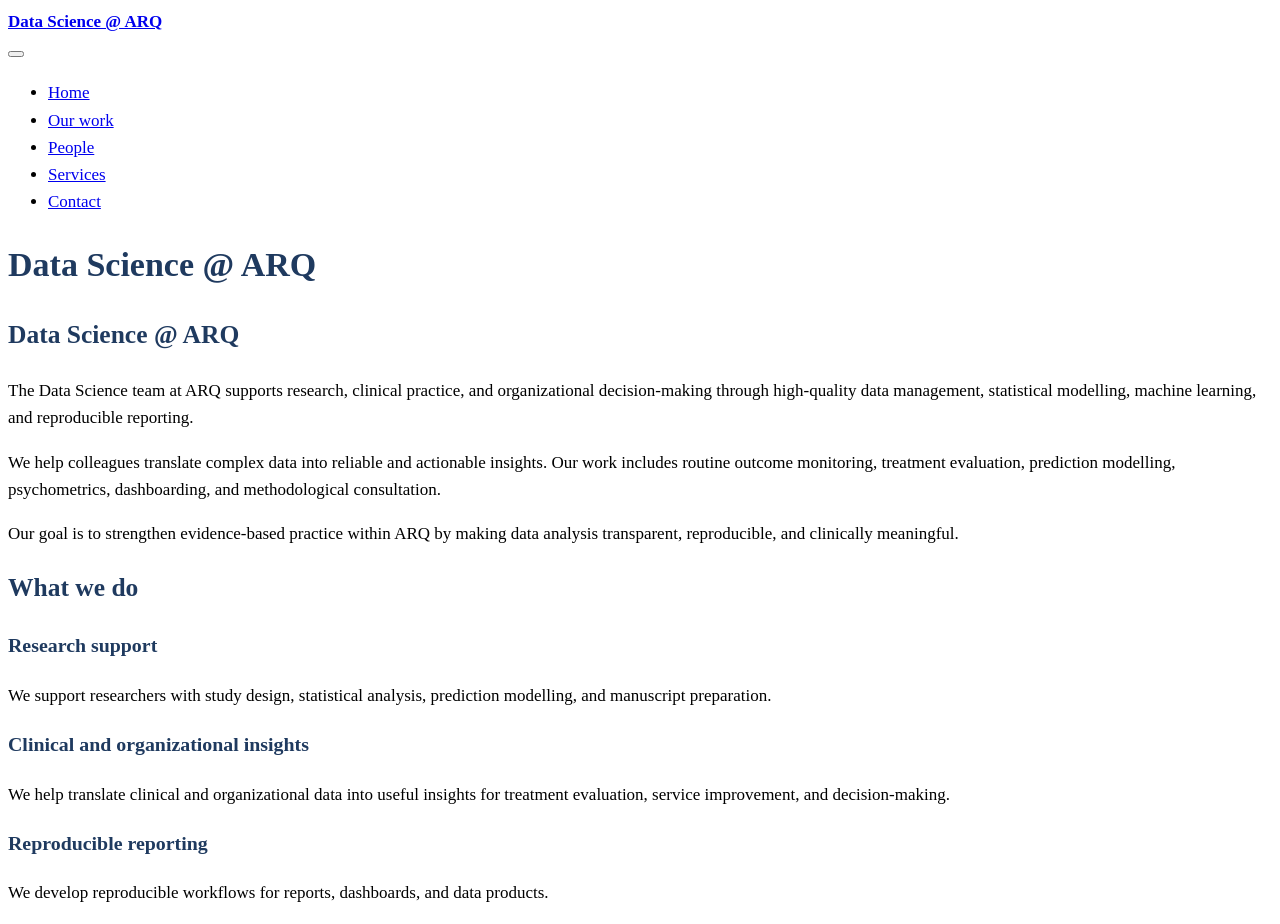
==== docs/index.html @ 28b840a8 "Add files via upload" ====
<!DOCTYPE html>
<html xmlns="http://www.w3.org/1999/xhtml" lang="en" xml:lang="en"><head>

<meta charset="utf-8">
<meta name="generator" content="quarto-1.7.32">

<meta name="viewport" content="width=device-width, initial-scale=1.0, user-scalable=yes">


<title>Data Science @ ARQ</title>
<style>
code{white-space: pre-wrap;}
span.smallcaps{font-variant: small-caps;}
div.columns{display: flex; gap: min(4vw, 1.5em);}
div.column{flex: auto; overflow-x: auto;}
div.hanging-indent{margin-left: 1.5em; text-indent: -1.5em;}
ul.task-list{list-style: none;}
ul.task-list li input[type="checkbox"] {
  width: 0.8em;
  margin: 0 0.8em 0.2em -1em; /* quarto-specific, see https://github.com/quarto-dev/quarto-cli/issues/4556 */ 
  vertical-align: middle;
}
</style>


<script src="site_libs/quarto-nav/quarto-nav.js"></script>
<script src="site_libs/quarto-nav/headroom.min.js"></script>
<script src="site_libs/clipboard/clipboard.min.js"></script>
<script src="site_libs/quarto-search/autocomplete.umd.js"></script>
<script src="site_libs/quarto-search/fuse.min.js"></script>
<script src="site_libs/quarto-search/quarto-search.js"></script>
<meta name="quarto:offset" content="./">
<script src="site_libs/quarto-html/quarto.js" type="module"></script>
<script src="site_libs/quarto-html/tabsets/tabsets.js" type="module"></script>
<script src="site_libs/quarto-html/popper.min.js"></script>
<script src="site_libs/quarto-html/tippy.umd.min.js"></script>
<script src="site_libs/quarto-html/anchor.min.js"></script>
<link href="site_libs/quarto-html/tippy.css" rel="stylesheet">
<link href="site_libs/quarto-html/quarto-syntax-highlighting-37eea08aefeeee20ff55810ff984fec1.css" rel="stylesheet" id="quarto-text-highlighting-styles">
<script src="site_libs/bootstrap/bootstrap.min.js"></script>
<link href="site_libs/bootstrap/bootstrap-icons.css" rel="stylesheet">
<link href="site_libs/bootstrap/bootstrap-dfb324f25d9b1687192fa8be62ac8f9c.min.css" rel="stylesheet" append-hash="true" id="quarto-bootstrap" data-mode="light">
<script id="quarto-search-options" type="application/json">{
  "location": "navbar",
  "copy-button": false,
  "collapse-after": 3,
  "panel-placement": "end",
  "type": "overlay",
  "limit": 50,
  "keyboard-shortcut": [
    "f",
    "/",
    "s"
  ],
  "show-item-context": false,
  "language": {
    "search-no-results-text": "No results",
    "search-matching-documents-text": "matching documents",
    "search-copy-link-title": "Copy link to search",
    "search-hide-matches-text": "Hide additional matches",
    "search-more-match-text": "more match in this document",
    "search-more-matches-text": "more matches in this document",
    "search-clear-button-title": "Clear",
    "search-text-placeholder": "",
    "search-detached-cancel-button-title": "Cancel",
    "search-submit-button-title": "Submit",
    "search-label": "Search"
  }
}</script>


<link rel="stylesheet" href="styles.css">
</head>

<body class="nav-fixed fullcontent quarto-light">

<div id="quarto-search-results"></div>
  <header id="quarto-header" class="headroom fixed-top">
    <nav class="navbar navbar-expand-lg " data-bs-theme="dark">
      <div class="navbar-container container-fluid">
      <div class="navbar-brand-container mx-auto">
    <a class="navbar-brand" href="./index.html">
    <span class="navbar-title">Data Science @ ARQ</span>
    </a>
  </div>
            <div id="quarto-search" class="" title="Search"></div>
          <button class="navbar-toggler" type="button" data-bs-toggle="collapse" data-bs-target="#navbarCollapse" aria-controls="navbarCollapse" role="menu" aria-expanded="false" aria-label="Toggle navigation" onclick="if (window.quartoToggleHeadroom) { window.quartoToggleHeadroom(); }">
  <span class="navbar-toggler-icon"></span>
</button>
          <div class="collapse navbar-collapse" id="navbarCollapse">
            <ul class="navbar-nav navbar-nav-scroll me-auto">
  <li class="nav-item">
    <a class="nav-link active" href="./index.html" aria-current="page"> 
<span class="menu-text">Home</span></a>
  </li>  
  <li class="nav-item">
    <a class="nav-link" href="./our-work.html"> 
<span class="menu-text">Our work</span></a>
  </li>  
  <li class="nav-item">
    <a class="nav-link" href="./people.html"> 
<span class="menu-text">People</span></a>
  </li>  
  <li class="nav-item">
    <a class="nav-link" href="./services.html"> 
<span class="menu-text">Services</span></a>
  </li>  
  <li class="nav-item">
    <a class="nav-link" href="./contact.html"> 
<span class="menu-text">Contact</span></a>
  </li>  
</ul>
          </div> <!-- /navcollapse -->
            <div class="quarto-navbar-tools">
</div>
      </div> <!-- /container-fluid -->
    </nav>
</header>
<!-- content -->
<div id="quarto-content" class="quarto-container page-columns page-rows-contents page-layout-article page-navbar">
<!-- sidebar -->
<!-- margin-sidebar -->
    
<!-- main -->
<main class="content" id="quarto-document-content">

<header id="title-block-header" class="quarto-title-block default">
<div class="quarto-title">
<h1 class="title">Data Science @ ARQ</h1>
</div>



<div class="quarto-title-meta">

    
  
    
  </div>
  


</header>


<section id="data-science-arq" class="level2">
<h2 class="anchored" data-anchor-id="data-science-arq">Data Science @ ARQ</h2>
<p>The Data Science team at ARQ supports research, clinical practice, and organizational decision-making through high-quality data management, statistical modelling, machine learning, and reproducible reporting.</p>
<p>We help colleagues translate complex data into reliable and actionable insights. Our work includes routine outcome monitoring, treatment evaluation, prediction modelling, psychometrics, dashboarding, and methodological consultation.</p>
<p>Our goal is to strengthen evidence-based practice within ARQ by making data analysis transparent, reproducible, and clinically meaningful.</p>
</section>
<section id="what-we-do" class="level2">
<h2 class="anchored" data-anchor-id="what-we-do">What we do</h2>
<section id="research-support" class="level3">
<h3 class="anchored" data-anchor-id="research-support">Research support</h3>
<p>We support researchers with study design, statistical analysis, prediction modelling, and manuscript preparation.</p>
</section>
<section id="clinical-and-organizational-insights" class="level3">
<h3 class="anchored" data-anchor-id="clinical-and-organizational-insights">Clinical and organizational insights</h3>
<p>We help translate clinical and organizational data into useful insights for treatment evaluation, service improvement, and decision-making.</p>
</section>
<section id="reproducible-reporting" class="level3">
<h3 class="anchored" data-anchor-id="reproducible-reporting">Reproducible reporting</h3>
<p>We develop reproducible workflows for reports, dashboards, and data products.</p>


</section>
</section>

</main> <!-- /main -->
<script id="quarto-html-after-body" type="application/javascript">
  window.document.addEventListener("DOMContentLoaded", function (event) {
    const icon = "";
    const anchorJS = new window.AnchorJS();
    anchorJS.options = {
      placement: 'right',
      icon: icon
    };
    anchorJS.add('.anchored');
    const isCodeAnnotation = (el) => {
      for (const clz of el.classList) {
        if (clz.startsWith('code-annotation-')) {                     
          return true;
        }
      }
      return false;
    }
    const onCopySuccess = function(e) {
      // button target
      const button = e.trigger;
      // don't keep focus
      button.blur();
      // flash "checked"
      button.classList.add('code-copy-button-checked');
      var currentTitle = button.getAttribute("title");
      button.setAttribute("title", "Copied!");
      let tooltip;
      if (window.bootstrap) {
        button.setAttribute("data-bs-toggle", "tooltip");
        button.setAttribute("data-bs-placement", "left");
        button.setAttribute("data-bs-title", "Copied!");
        tooltip = new bootstrap.Tooltip(button, 
          { trigger: "manual", 
            customClass: "code-copy-button-tooltip",
            offset: [0, -8]});
        tooltip.show();    
      }
      setTimeout(function() {
        if (tooltip) {
          tooltip.hide();
          button.removeAttribute("data-bs-title");
          button.removeAttribute("data-bs-toggle");
          button.removeAttribute("data-bs-placement");
        }
        button.setAttribute("title", currentTitle);
        button.classList.remove('code-copy-button-checked');
      }, 1000);
      // clear code selection
      e.clearSelection();
    }
    const getTextToCopy = function(trigger) {
        const codeEl = trigger.previousElementSibling.cloneNode(true);
        for (const childEl of codeEl.children) {
          if (isCodeAnnotation(childEl)) {
            childEl.remove();
          }
        }
        return codeEl.innerText;
    }
    const clipboard = new window.ClipboardJS('.code-copy-button:not([data-in-quarto-modal])', {
      text: getTextToCopy
    });
    clipboard.on('success', onCopySuccess);
    if (window.document.getElementById('quarto-embedded-source-code-modal')) {
      const clipboardModal = new window.ClipboardJS('.code-copy-button[data-in-quarto-modal]', {
        text: getTextToCopy,
        container: window.document.getElementById('quarto-embedded-source-code-modal')
      });
      clipboardModal.on('success', onCopySuccess);
    }
      var localhostRegex = new RegExp(/^(?:http|https):\/\/localhost\:?[0-9]*\//);
      var mailtoRegex = new RegExp(/^mailto:/);
        var filterRegex = new RegExp('/' + window.location.host + '/');
      var isInternal = (href) => {
          return filterRegex.test(href) || localhostRegex.test(href) || mailtoRegex.test(href);
      }
      // Inspect non-navigation links and adorn them if external
     var links = window.document.querySelectorAll('a[href]:not(.nav-link):not(.navbar-brand):not(.toc-action):not(.sidebar-link):not(.sidebar-item-toggle):not(.pagination-link):not(.no-external):not([aria-hidden]):not(.dropdown-item):not(.quarto-navigation-tool):not(.about-link)');
      for (var i=0; i<links.length; i++) {
        const link = links[i];
        if (!isInternal(link.href)) {
          // undo the damage that might have been done by quarto-nav.js in the case of
          // links that we want to consider external
          if (link.dataset.originalHref !== undefined) {
            link.href = link.dataset.originalHref;
          }
        }
      }
    function tippyHover(el, contentFn, onTriggerFn, onUntriggerFn) {
      const config = {
        allowHTML: true,
        maxWidth: 500,
        delay: 100,
        arrow: false,
        appendTo: function(el) {
            return el.parentElement;
        },
        interactive: true,
        interactiveBorder: 10,
        theme: 'quarto',
        placement: 'bottom-start',
      };
      if (contentFn) {
        config.content = contentFn;
      }
      if (onTriggerFn) {
        config.onTrigger = onTriggerFn;
      }
      if (onUntriggerFn) {
        config.onUntrigger = onUntriggerFn;
      }
      window.tippy(el, config); 
    }
    const noterefs = window.document.querySelectorAll('a[role="doc-noteref"]');
    for (var i=0; i<noterefs.length; i++) {
      const ref = noterefs[i];
      tippyHover(ref, function() {
        // use id or data attribute instead here
        let href = ref.getAttribute('data-footnote-href') || ref.getAttribute('href');
        try { href = new URL(href).hash; } catch {}
        const id = href.replace(/^#\/?/, "");
        const note = window.document.getElementById(id);
        if (note) {
          return note.innerHTML;
        } else {
          return "";
        }
      });
    }
    const xrefs = window.document.querySelectorAll('a.quarto-xref');
    const processXRef = (id, note) => {
      // Strip column container classes
      const stripColumnClz = (el) => {
        el.classList.remove("page-full", "page-columns");
        if (el.children) {
          for (const child of el.children) {
            stripColumnClz(child);
          }
        }
      }
      stripColumnClz(note)
      if (id === null || id.startsWith('sec-')) {
        // Special case sections, only their first couple elements
        const container = document.createElement("div");
        if (note.children && note.children.length > 2) {
          container.appendChild(note.children[0].cloneNode(true));
          for (let i = 1; i < note.children.length; i++) {
            const child = note.children[i];
            if (child.tagName === "P" && child.innerText === "") {
              continue;
            } else {
              container.appendChild(child.cloneNode(true));
              break;
            }
          }
          if (window.Quarto?.typesetMath) {
            window.Quarto.typesetMath(container);
          }
          return container.innerHTML
        } else {
          if (window.Quarto?.typesetMath) {
            window.Quarto.typesetMath(note);
          }
          return note.innerHTML;
        }
      } else {
        // Remove any anchor links if they are present
        const anchorLink = note.querySelector('a.anchorjs-link');
        if (anchorLink) {
          anchorLink.remove();
        }
        if (window.Quarto?.typesetMath) {
          window.Quarto.typesetMath(note);
        }
        if (note.classList.contains("callout")) {
          return note.outerHTML;
        } else {
          return note.innerHTML;
        }
      }
    }
    for (var i=0; i<xrefs.length; i++) {
      const xref = xrefs[i];
      tippyHover(xref, undefined, function(instance) {
        instance.disable();
        let url = xref.getAttribute('href');
        let hash = undefined; 
        if (url.startsWith('#')) {
          hash = url;
        } else {
          try { hash = new URL(url).hash; } catch {}
        }
        if (hash) {
          const id = hash.replace(/^#\/?/, "");
          const note = window.document.getElementById(id);
          if (note !== null) {
            try {
              const html = processXRef(id, note.cloneNode(true));
              instance.setContent(html);
            } finally {
              instance.enable();
              instance.show();
            }
          } else {
            // See if we can fetch this
            fetch(url.split('#')[0])
            .then(res => res.text())
            .then(html => {
              const parser = new DOMParser();
              const htmlDoc = parser.parseFromString(html, "text/html");
              const note = htmlDoc.getElementById(id);
              if (note !== null) {
                const html = processXRef(id, note);
                instance.setContent(html);
              } 
            }).finally(() => {
              instance.enable();
              instance.show();
            });
          }
        } else {
          // See if we can fetch a full url (with no hash to target)
          // This is a special case and we should probably do some content thinning / targeting
          fetch(url)
          .then(res => res.text())
          .then(html => {
            const parser = new DOMParser();
            const htmlDoc = parser.parseFromString(html, "text/html");
            const note = htmlDoc.querySelector('main.content');
            if (note !== null) {
              // This should only happen for chapter cross references
              // (since there is no id in the URL)
              // remove the first header
              if (note.children.length > 0 && note.children[0].tagName === "HEADER") {
                note.children[0].remove();
              }
              const html = processXRef(null, note);
              instance.setContent(html);
            } 
          }).finally(() => {
            instance.enable();
            instance.show();
          });
        }
      }, function(instance) {
      });
    }
        let selectedAnnoteEl;
        const selectorForAnnotation = ( cell, annotation) => {
          let cellAttr = 'data-code-cell="' + cell + '"';
          let lineAttr = 'data-code-annotation="' +  annotation + '"';
          const selector = 'span[' + cellAttr + '][' + lineAttr + ']';
          return selector;
        }
        const selectCodeLines = (annoteEl) => {
          const doc = window.document;
          const targetCell = annoteEl.getAttribute("data-target-cell");
          const targetAnnotation = annoteEl.getAttribute("data-target-annotation");
          const annoteSpan = window.document.querySelector(selectorForAnnotation(targetCell, targetAnnotation));
          const lines = annoteSpan.getAttribute("data-code-lines").split(",");
          const lineIds = lines.map((line) => {
            return targetCell + "-" + line;
          })
          let top = null;
          let height = null;
          let parent = null;
          if (lineIds.length > 0) {
              //compute the position of the single el (top and bottom and make a div)
              const el = window.document.getElementById(lineIds[0]);
              top = el.offsetTop;
              height = el.offsetHeight;
              parent = el.parentElement.parentElement;
            if (lineIds.length > 1) {
              const lastEl = window.document.getElementById(lineIds[lineIds.length - 1]);
              const bottom = lastEl.offsetTop + lastEl.offsetHeight;
              height = bottom - top;
            }
            if (top !== null && height !== null && parent !== null) {
              // cook up a div (if necessary) and position it 
              let div = window.document.getElementById("code-annotation-line-highlight");
              if (div === null) {
                div = window.document.createElement("div");
                div.setAttribute("id", "code-annotation-line-highlight");
                div.style.position = 'absolute';
                parent.appendChild(div);
              }
              div.style.top = top - 2 + "px";
              div.style.height = height + 4 + "px";
              div.style.left = 0;
              let gutterDiv = window.document.getElementById("code-annotation-line-highlight-gutter");
              if (gutterDiv === null) {
                gutterDiv = window.document.createElement("div");
                gutterDiv.setAttribute("id", "code-annotation-line-highlight-gutter");
                gutterDiv.style.position = 'absolute';
                const codeCell = window.document.getElementById(targetCell);
                const gutter = codeCell.querySelector('.code-annotation-gutter');
                gutter.appendChild(gutterDiv);
              }
              gutterDiv.style.top = top - 2 + "px";
              gutterDiv.style.height = height + 4 + "px";
            }
            selectedAnnoteEl = annoteEl;
          }
        };
        const unselectCodeLines = () => {
          const elementsIds = ["code-annotation-line-highlight", "code-annotation-line-highlight-gutter"];
          elementsIds.forEach((elId) => {
            const div = window.document.getElementById(elId);
            if (div) {
              div.remove();
            }
          });
          selectedAnnoteEl = undefined;
        };
          // Handle positioning of the toggle
      window.addEventListener(
        "resize",
        throttle(() => {
          elRect = undefined;
          if (selectedAnnoteEl) {
            selectCodeLines(selectedAnnoteEl);
          }
        }, 10)
      );
      function throttle(fn, ms) {
      let throttle = false;
      let timer;
        return (...args) => {
          if(!throttle) { // first call gets through
              fn.apply(this, args);
              throttle = true;
          } else { // all the others get throttled
              if(timer) clearTimeout(timer); // cancel #2
              timer = setTimeout(() => {
                fn.apply(this, args);
                timer = throttle = false;
              }, ms);
          }
        };
      }
        // Attach click handler to the DT
        const annoteDls = window.document.querySelectorAll('dt[data-target-cell]');
        for (const annoteDlNode of annoteDls) {
          annoteDlNode.addEventListener('click', (event) => {
            const clickedEl = event.target;
            if (clickedEl !== selectedAnnoteEl) {
              unselectCodeLines();
              const activeEl = window.document.querySelector('dt[data-target-cell].code-annotation-active');
              if (activeEl) {
                activeEl.classList.remove('code-annotation-active');
              }
              selectCodeLines(clickedEl);
              clickedEl.classList.add('code-annotation-active');
            } else {
              // Unselect the line
              unselectCodeLines();
              clickedEl.classList.remove('code-annotation-active');
            }
          });
        }
    const findCites = (el) => {
      const parentEl = el.parentElement;
      if (parentEl) {
        const cites = parentEl.dataset.cites;
        if (cites) {
          return {
            el,
            cites: cites.split(' ')
          };
        } else {
          return findCites(el.parentElement)
        }
      } else {
        return undefined;
      }
    };
    var bibliorefs = window.document.querySelectorAll('a[role="doc-biblioref"]');
    for (var i=0; i<bibliorefs.length; i++) {
      const ref = bibliorefs[i];
      const citeInfo = findCites(ref);
      if (citeInfo) {
        tippyHover(citeInfo.el, function() {
          var popup = window.document.createElement('div');
          citeInfo.cites.forEach(function(cite) {
            var citeDiv = window.document.createElement('div');
            citeDiv.classList.add('hanging-indent');
            citeDiv.classList.add('csl-entry');
            var biblioDiv = window.document.getElementById('ref-' + cite);
            if (biblioDiv) {
              citeDiv.innerHTML = biblioDiv.innerHTML;
            }
            popup.appendChild(citeDiv);
          });
          return popup.innerHTML;
        });
      }
    }
  });
  </script>
</div> <!-- /content -->




</body></html>
---- docs/styles.css ----
.navbar-title {
  font-weight: 600;
}

h1, h2, h3 {
  color: #1f3a5f;
}

body {
  font-size: 17px;
  line-height: 1.6;
}

.callout {
  border-radius: 8px;
}
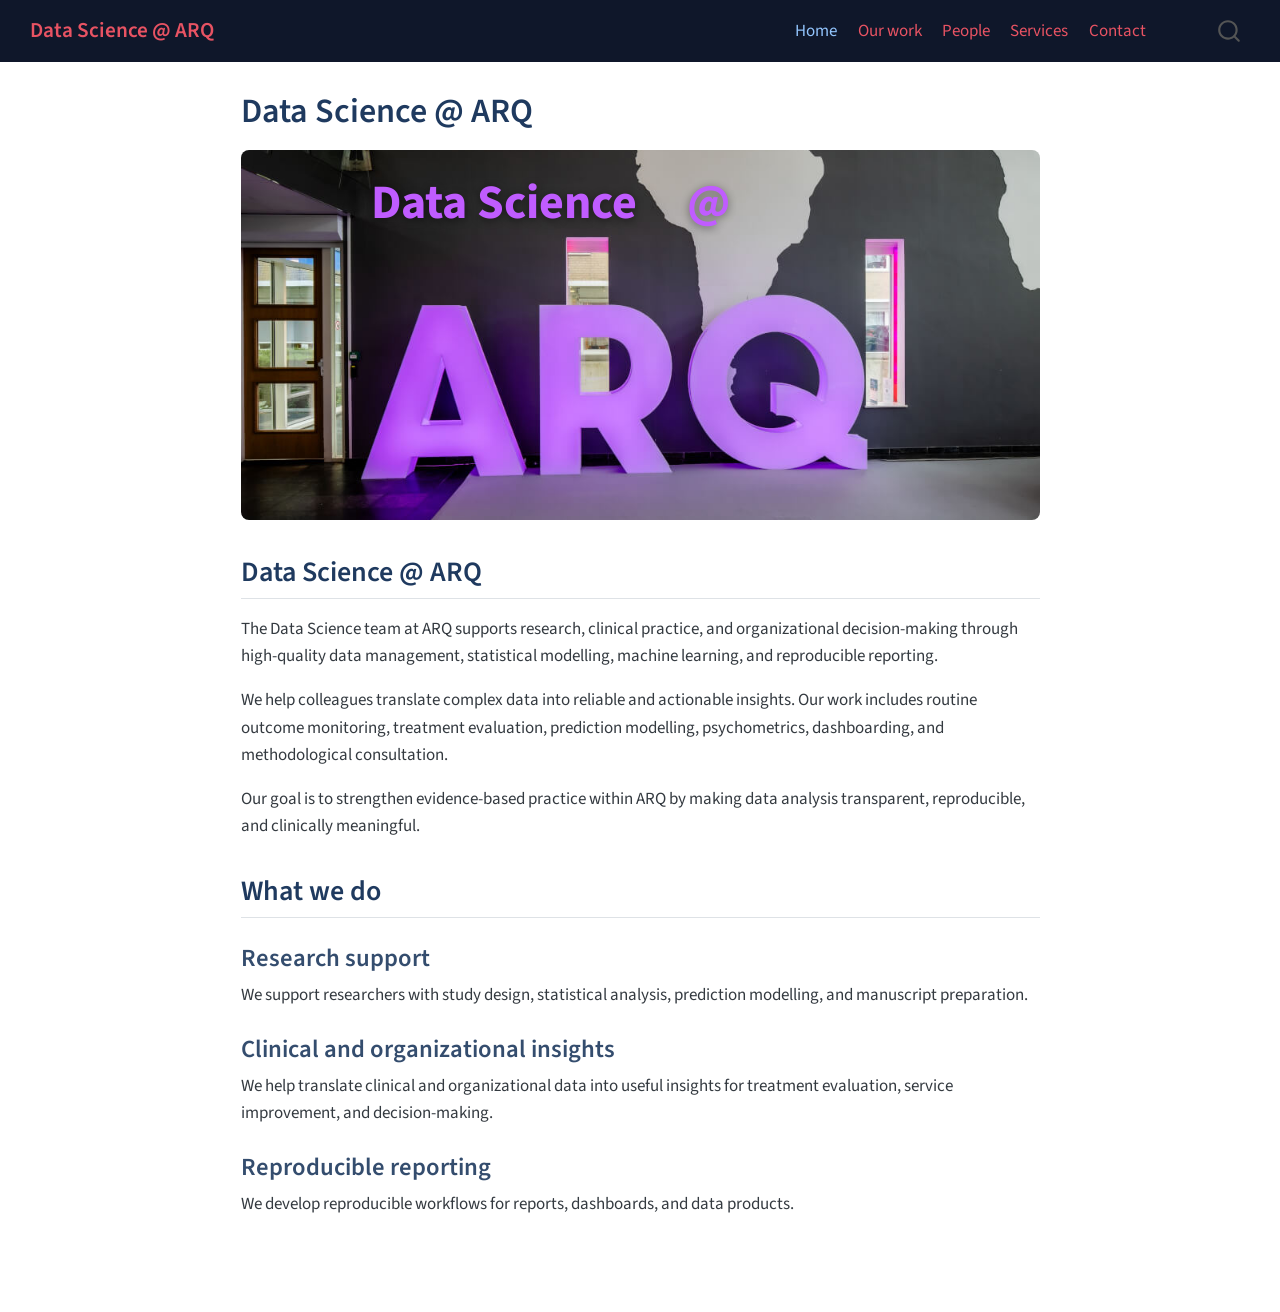
==== commit 8c4d3730: "Update website" ====
--- a/docs/index.html
+++ b/docs/index.html
@@ -143,6 +143,11 @@
 </header>
 
 
+<div class="hero">
+<div class="hero-text">
+<p><span class="at-sign">Data Science &nbsp; &nbsp; @ </span></p>
+</div>
+</div>
 <section id="data-science-arq" class="level2">
 <h2 class="anchored" data-anchor-id="data-science-arq">Data Science @ ARQ</h2>
 <p>The Data Science team at ARQ supports research, clinical practice, and organizational decision-making through high-quality data management, statistical modelling, machine learning, and reproducible reporting.</p>
--- a/docs/site_libs/quarto-html/tippy.css
+++ b/docs/site_libs/quarto-html/tippy.css
@@ -0,0 +1 @@
+.tippy-box[data-animation=fade][data-state=hidden]{opacity:0}[data-tippy-root]{max-width:calc(100vw - 10px)}.tippy-box{position:relative;background-color:#333;color:#fff;border-radius:4px;font-size:14px;line-height:1.4;white-space:normal;outline:0;transition-property:transform,visibility,opacity}.tippy-box[data-placement^=top]>.tippy-arrow{bottom:0}.tippy-box[data-placement^=top]>.tippy-arrow:before{bottom:-7px;left:0;border-width:8px 8px 0;border-top-color:initial;transform-origin:center top}.tippy-box[data-placement^=bottom]>.tippy-arrow{top:0}.tippy-box[data-placement^=bottom]>.tippy-arrow:before{top:-7px;left:0;border-width:0 8px 8px;border-bottom-color:initial;transform-origin:center bottom}.tippy-box[data-placement^=left]>.tippy-arrow{right:0}.tippy-box[data-placement^=left]>.tippy-arrow:before{border-width:8px 0 8px 8px;border-left-color:initial;right:-7px;transform-origin:center left}.tippy-box[data-placement^=right]>.tippy-arrow{left:0}.tippy-box[data-placement^=right]>.tippy-arrow:before{left:-7px;border-width:8px 8px 8px 0;border-right-color:initial;transform-origin:center right}.tippy-box[data-inertia][data-state=visible]{transition-timing-function:cubic-bezier(.54,1.5,.38,1.11)}.tippy-arrow{width:16px;height:16px;color:#333}.tippy-arrow:before{content:"";position:absolute;border-color:transparent;border-style:solid}.tippy-content{position:relative;padding:5px 9px;z-index:1}
--- a/docs/site_libs/quarto-html/quarto-syntax-highlighting-37eea08aefeeee20ff55810ff984fec1.css
+++ b/docs/site_libs/quarto-html/quarto-syntax-highlighting-37eea08aefeeee20ff55810ff984fec1.css
@@ -0,0 +1,236 @@
+/* quarto syntax highlight colors */
+:root {
+  --quarto-hl-ot-color: #003B4F;
+  --quarto-hl-at-color: #657422;
+  --quarto-hl-ss-color: #20794D;
+  --quarto-hl-an-color: #5E5E5E;
+  --quarto-hl-fu-color: #4758AB;
+  --quarto-hl-st-color: #20794D;
+  --quarto-hl-cf-color: #003B4F;
+  --quarto-hl-op-color: #5E5E5E;
+  --quarto-hl-er-color: #AD0000;
+  --quarto-hl-bn-color: #AD0000;
+  --quarto-hl-al-color: #AD0000;
+  --quarto-hl-va-color: #111111;
+  --quarto-hl-bu-color: inherit;
+  --quarto-hl-ex-color: inherit;
+  --quarto-hl-pp-color: #AD0000;
+  --quarto-hl-in-color: #5E5E5E;
+  --quarto-hl-vs-color: #20794D;
+  --quarto-hl-wa-color: #5E5E5E;
+  --quarto-hl-do-color: #5E5E5E;
+  --quarto-hl-im-color: #00769E;
+  --quarto-hl-ch-color: #20794D;
+  --quarto-hl-dt-color: #AD0000;
+  --quarto-hl-fl-color: #AD0000;
+  --quarto-hl-co-color: #5E5E5E;
+  --quarto-hl-cv-color: #5E5E5E;
+  --quarto-hl-cn-color: #8f5902;
+  --quarto-hl-sc-color: #5E5E5E;
+  --quarto-hl-dv-color: #AD0000;
+  --quarto-hl-kw-color: #003B4F;
+}
+
+/* other quarto variables */
+:root {
+  --quarto-font-monospace: SFMono-Regular, Menlo, Monaco, Consolas, "Liberation Mono", "Courier New", monospace;
+}
+
+/* syntax highlight based on Pandoc's rules */
+pre > code.sourceCode > span {
+  color: #003B4F;
+}
+
+code.sourceCode > span {
+  color: #003B4F;
+}
+
+div.sourceCode,
+div.sourceCode pre.sourceCode {
+  color: #003B4F;
+}
+
+/* Normal */
+code span {
+  color: #003B4F;
+}
+
+/* Alert */
+code span.al {
+  color: #AD0000;
+  font-style: inherit;
+}
+
+/* Annotation */
+code span.an {
+  color: #5E5E5E;
+  font-style: inherit;
+}
+
+/* Attribute */
+code span.at {
+  color: #657422;
+  font-style: inherit;
+}
+
+/* BaseN */
+code span.bn {
+  color: #AD0000;
+  font-style: inherit;
+}
+
+/* BuiltIn */
+code span.bu {
+  font-style: inherit;
+}
+
+/* ControlFlow */
+code span.cf {
+  color: #003B4F;
+  font-weight: bold;
+  font-style: inherit;
+}
+
+/* Char */
+code span.ch {
+  color: #20794D;
+  font-style: inherit;
+}
+
+/* Constant */
+code span.cn {
+  color: #8f5902;
+  font-style: inherit;
+}
+
+/* Comment */
+code span.co {
+  color: #5E5E5E;
+  font-style: inherit;
+}
+
+/* CommentVar */
+code span.cv {
+  color: #5E5E5E;
+  font-style: italic;
+}
+
+/* Documentation */
+code span.do {
+  color: #5E5E5E;
+  font-style: italic;
+}
+
+/* DataType */
+code span.dt {
+  color: #AD0000;
+  font-style: inherit;
+}
+
+/* DecVal */
+code span.dv {
+  color: #AD0000;
+  font-style: inherit;
+}
+
+/* Error */
+code span.er {
+  color: #AD0000;
+  font-style: inherit;
+}
+
+/* Extension */
+code span.ex {
+  font-style: inherit;
+}
+
+/* Float */
+code span.fl {
+  color: #AD0000;
+  font-style: inherit;
+}
+
+/* Function */
+code span.fu {
+  color: #4758AB;
+  font-style: inherit;
+}
+
+/* Import */
+code span.im {
+  color: #00769E;
+  font-style: inherit;
+}
+
+/* Information */
+code span.in {
+  color: #5E5E5E;
+  font-style: inherit;
+}
+
+/* Keyword */
+code span.kw {
+  color: #003B4F;
+  font-weight: bold;
+  font-style: inherit;
+}
+
+/* Operator */
+code span.op {
+  color: #5E5E5E;
+  font-style: inherit;
+}
+
+/* Other */
+code span.ot {
+  color: #003B4F;
+  font-style: inherit;
+}
+
+/* Preprocessor */
+code span.pp {
+  color: #AD0000;
+  font-style: inherit;
+}
+
+/* SpecialChar */
+code span.sc {
+  color: #5E5E5E;
+  font-style: inherit;
+}
+
+/* SpecialString */
+code span.ss {
+  color: #20794D;
+  font-style: inherit;
+}
+
+/* String */
+code span.st {
+  color: #20794D;
+  font-style: inherit;
+}
+
+/* Variable */
+code span.va {
+  color: #111111;
+  font-style: inherit;
+}
+
+/* VerbatimString */
+code span.vs {
+  color: #20794D;
+  font-style: inherit;
+}
+
+/* Warning */
+code span.wa {
+  color: #5E5E5E;
+  font-style: italic;
+}
+
+.prevent-inlining {
+  content: "</";
+}
+
+/*# sourceMappingURL=27d3d809615f7771493d095567f04340.css.map */
--- a/docs/styles.css
+++ b/docs/styles.css
@@ -1,16 +1,60 @@
-.navbar-title {
-  font-weight: 600;
-}
-
-h1, h2, h3 {
-  color: #1f3a5f;
-}
-
-body {
-  font-size: 17px;
-  line-height: 1.6;
-}
-
-.callout {
-  border-radius: 8px;
-}+.navbar-title {
+  font-weight: 600;
+}
+
+h1, h2, h3 {
+  color: #1f3a5f;
+}
+
+body {
+  font-size: 17px;
+  line-height: 1.6;
+}
+
+.callout {
+  border-radius: 8px;
+}
+
+.navbar-nav {
+  margin-left: auto !important;
+  margin-right: 50px !important;
+}
+
+.navbar {
+  background-color: #0f172a !important;
+}
+
+.navbar-title,
+.navbar-nav .nav-link {
+  color: #E85363 !important;
+}
+
+.navbar-nav .nav-link.active {
+  color: #93c5fd !important;
+}
+.hero {
+  background-image: url("images/arq-logo.jpg");
+  background-size: cover;
+  background-position: center;
+  height: 370px;
+  border-radius: 8px;
+  display: flex;
+  align-items: flex-start;
+  justify-content: flex-start;
+  margin-bottom: 35px;
+  padding-top: 15px;
+  padding-left: 130px;
+}
+
+.hero-text {
+  color: white;
+  font-size: 48px;
+  font-weight: 700;
+  text-align: center;
+  text-shadow: 0 2px 8px rgba(0, 0, 0, 0.45);
+}
+
+.at-sign {
+  color: #C05CFF;
+}
+
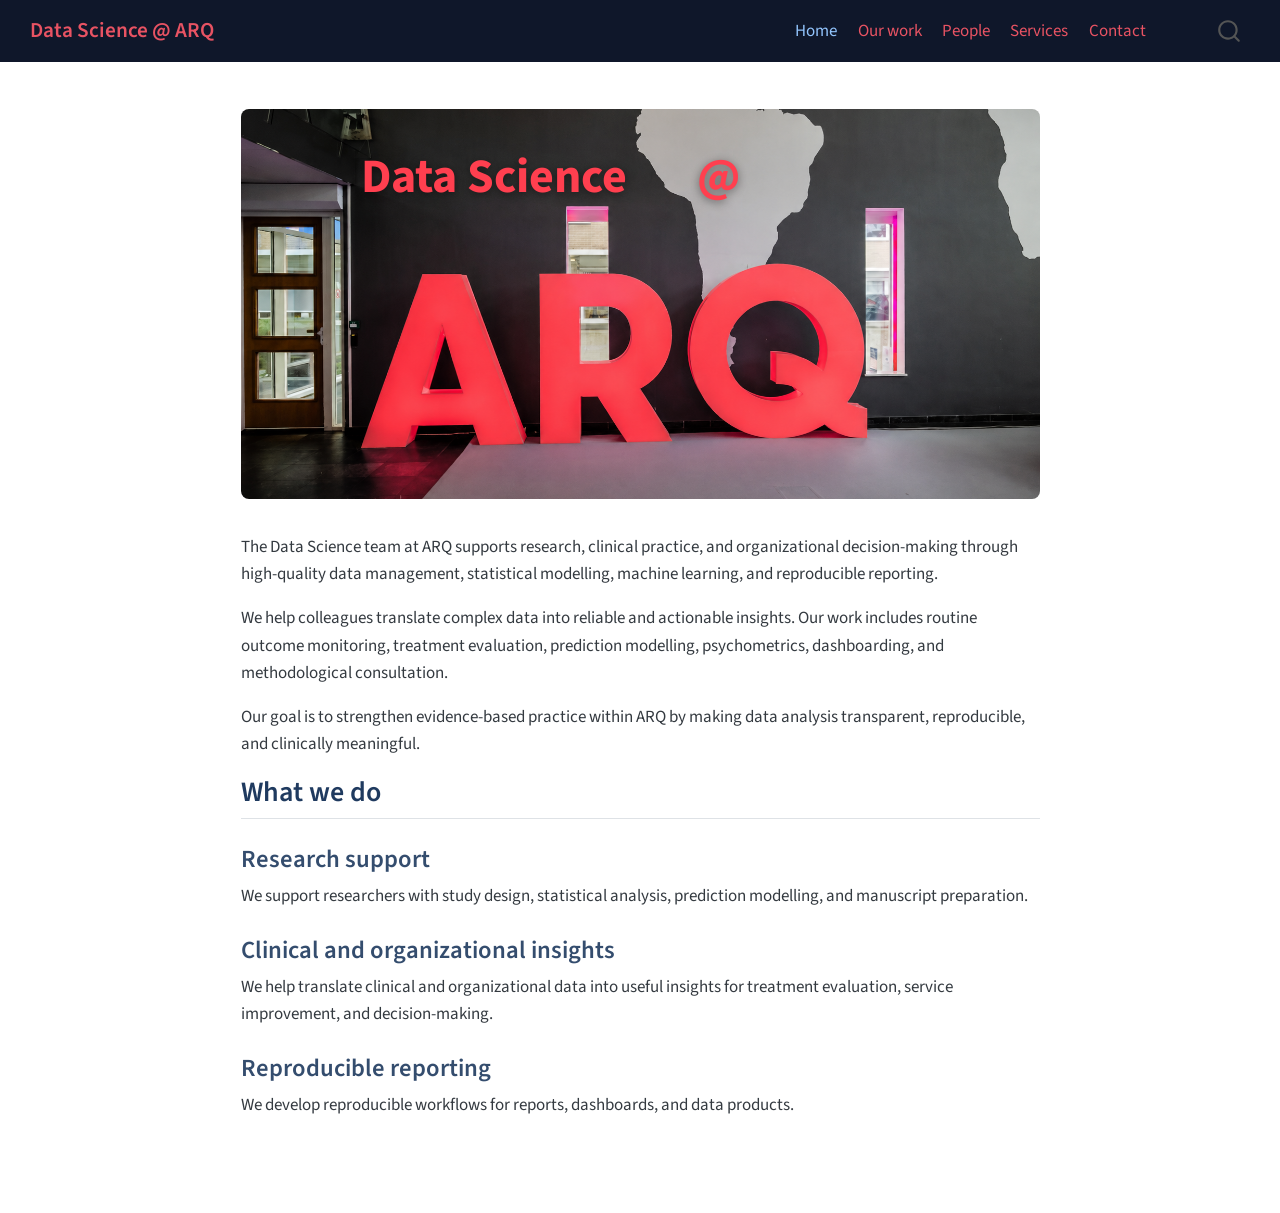
==== commit b8b9624b: "Update website" ====
--- a/docs/index.html
+++ b/docs/index.html
@@ -122,38 +122,19 @@
 <!-- margin-sidebar -->
     
 <!-- main -->
-<main class="content" id="quarto-document-content">
-
-<header id="title-block-header" class="quarto-title-block default">
-<div class="quarto-title">
-<h1 class="title">Data Science @ ARQ</h1>
-</div>
-
-
-
-<div class="quarto-title-meta">
-
-    
-  
-    
-  </div>
-  
-
-
-</header>
+<main class="content" id="quarto-document-content"><header id="title-block-header" class="quarto-title-block"></header>
+
+
 
 
 <div class="hero">
 <div class="hero-text">
-<p><span class="at-sign">Data Science &nbsp; &nbsp; @ </span></p>
+<p><span class="at-sign">Data Science &nbsp; &nbsp; &nbsp; @ </span></p>
 </div>
 </div>
-<section id="data-science-arq" class="level2">
-<h2 class="anchored" data-anchor-id="data-science-arq">Data Science @ ARQ</h2>
 <p>The Data Science team at ARQ supports research, clinical practice, and organizational decision-making through high-quality data management, statistical modelling, machine learning, and reproducible reporting.</p>
 <p>We help colleagues translate complex data into reliable and actionable insights. Our work includes routine outcome monitoring, treatment evaluation, prediction modelling, psychometrics, dashboarding, and methodological consultation.</p>
 <p>Our goal is to strengthen evidence-based practice within ARQ by making data analysis transparent, reproducible, and clinically meaningful.</p>
-</section>
 <section id="what-we-do" class="level2">
 <h2 class="anchored" data-anchor-id="what-we-do">What we do</h2>
 <section id="research-support" class="level3">
--- a/docs/styles.css
+++ b/docs/styles.css
@@ -33,17 +33,17 @@
   color: #93c5fd !important;
 }
 .hero {
-  background-image: url("images/arq-logo.jpg");
+  background-image: url("images/arq-logo.png");
   background-size: cover;
   background-position: center;
-  height: 370px;
+  height: 390px;
   border-radius: 8px;
   display: flex;
   align-items: flex-start;
   justify-content: flex-start;
   margin-bottom: 35px;
-  padding-top: 15px;
-  padding-left: 130px;
+  padding-top: 30px;
+  padding-left: 120px;
 }
 
 .hero-text {
@@ -55,6 +55,6 @@
 }
 
 .at-sign {
-  color: #C05CFF;
+  color: #FF3F4F;
 }
 
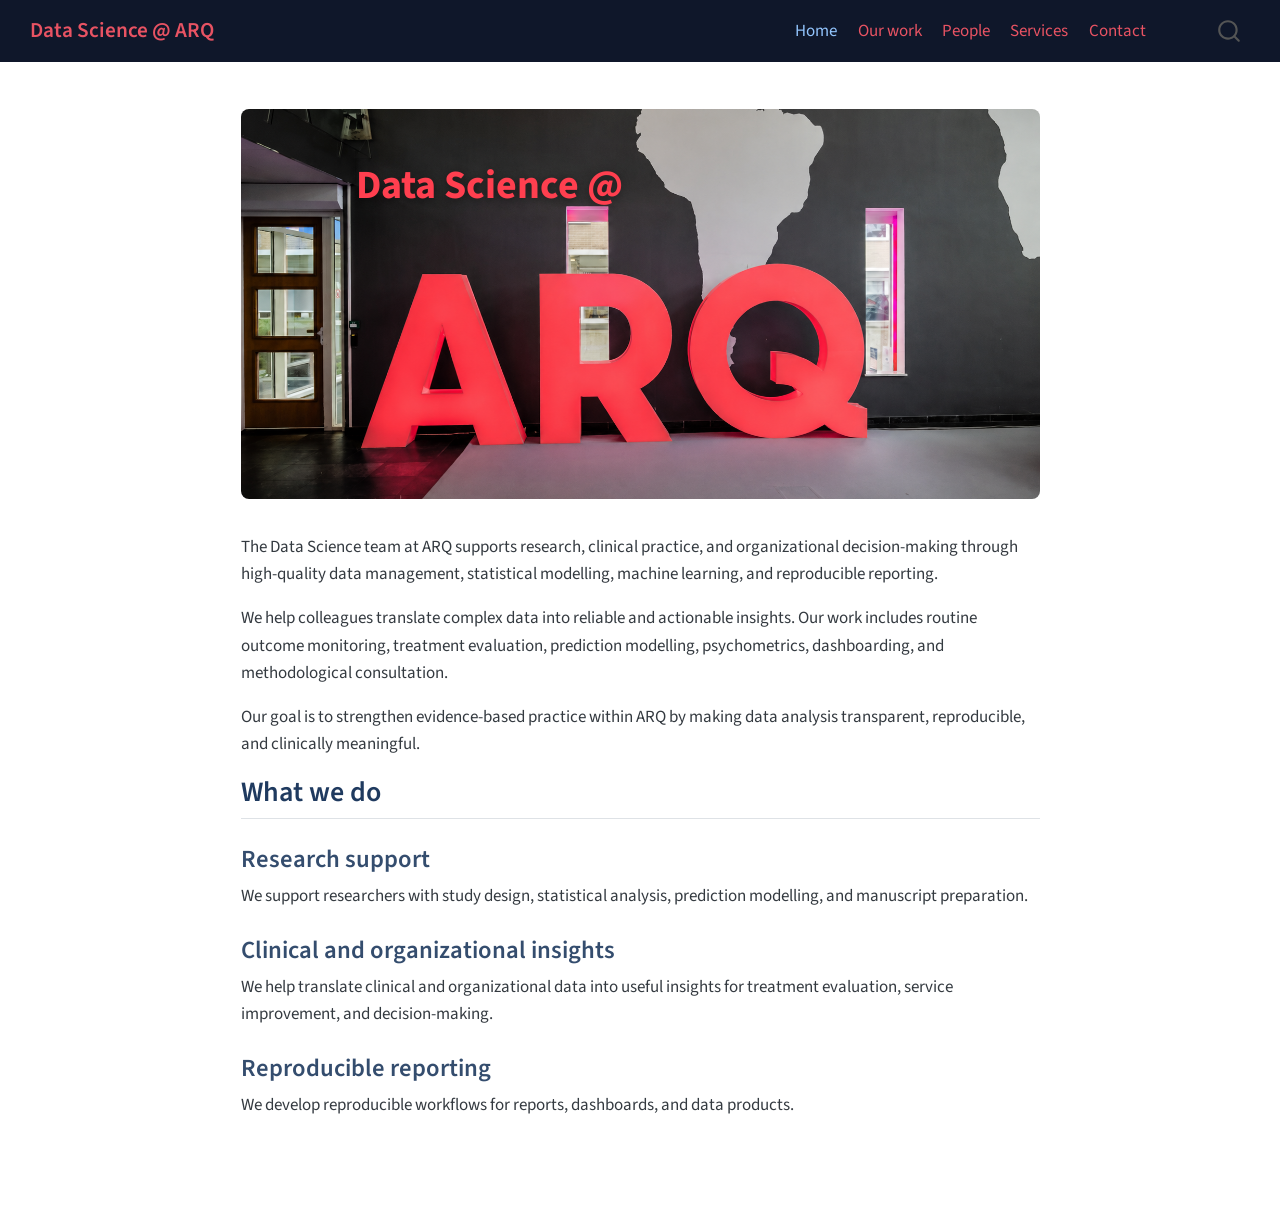
==== commit c5c827cd: "Update website" ====
--- a/docs/index.html
+++ b/docs/index.html
@@ -129,7 +129,7 @@
 
 <div class="hero">
 <div class="hero-text">
-<p><span class="at-sign">Data Science &nbsp; &nbsp; &nbsp; @ </span></p>
+<p><span class="at-sign">Data Science @ </span></p>
 </div>
 </div>
 <p>The Data Science team at ARQ supports research, clinical practice, and organizational decision-making through high-quality data management, statistical modelling, machine learning, and reproducible reporting.</p>
--- a/docs/styles.css
+++ b/docs/styles.css
@@ -42,13 +42,13 @@
   align-items: flex-start;
   justify-content: flex-start;
   margin-bottom: 35px;
-  padding-top: 30px;
-  padding-left: 120px;
+  padding-top: 45px;
+  padding-left: 115px;
 }
 
 .hero-text {
   color: white;
-  font-size: 48px;
+  font-size: 40px;
   font-weight: 700;
   text-align: center;
   text-shadow: 0 2px 8px rgba(0, 0, 0, 0.45);
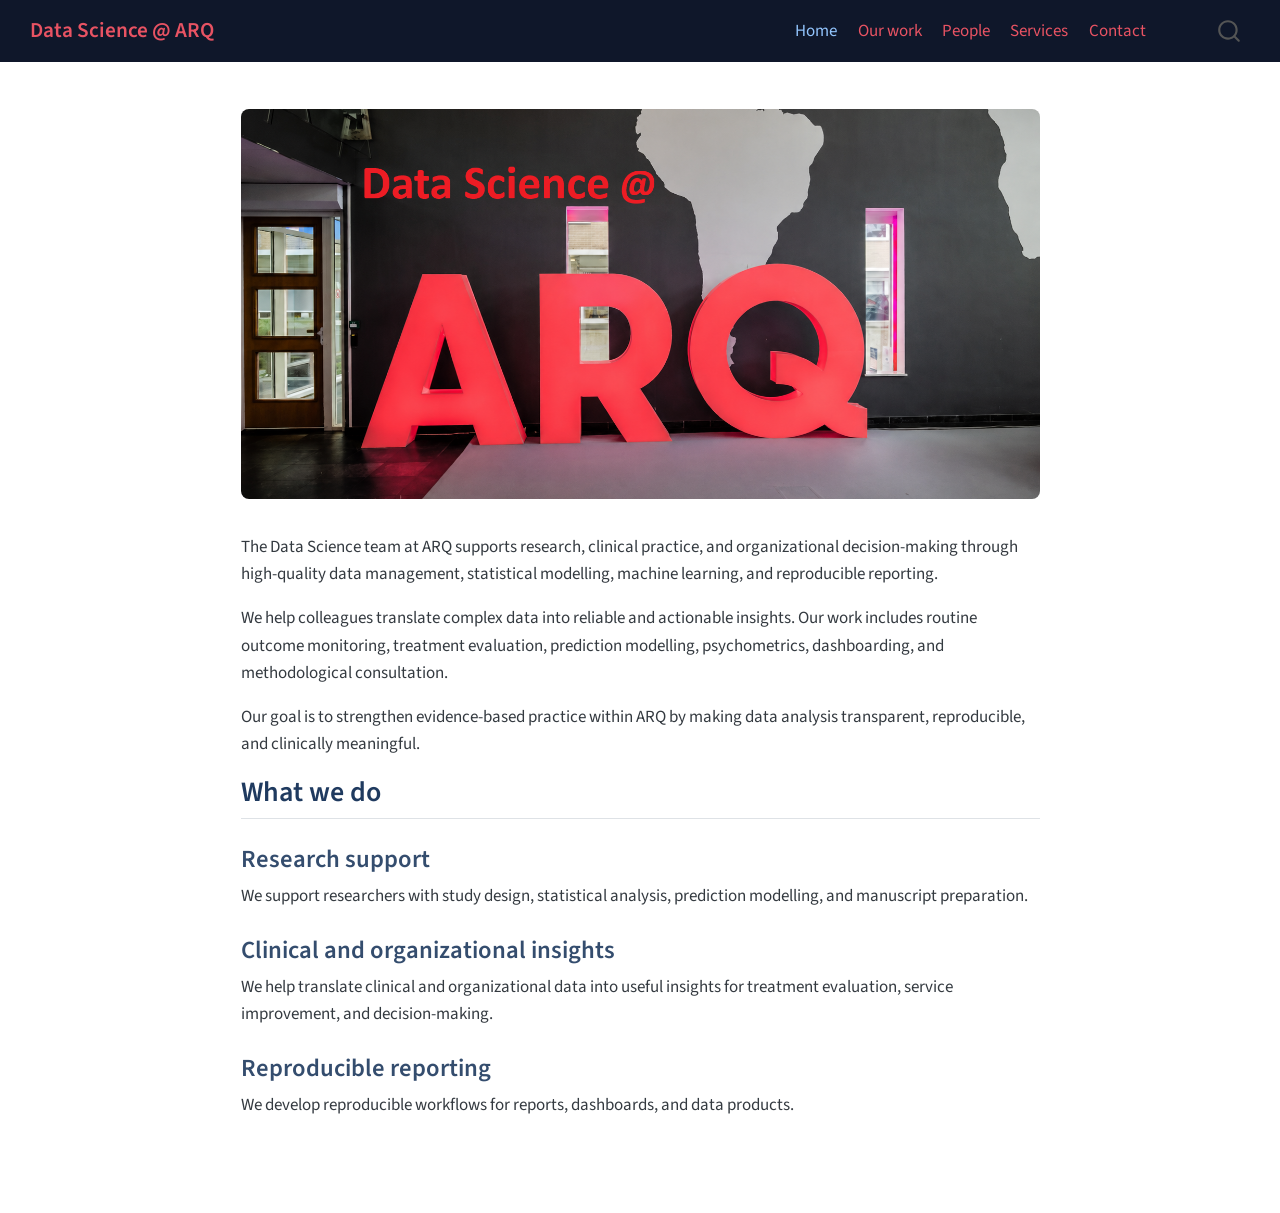
==== commit 697180d1: "Update website" ====
--- a/docs/index.html
+++ b/docs/index.html
@@ -129,7 +129,7 @@
 
 <div class="hero">
 <div class="hero-text">
-<p><span class="at-sign">Data Science @ </span></p>
+<p><span class="at-sign"> </span></p>
 </div>
 </div>
 <p>The Data Science team at ARQ supports research, clinical practice, and organizational decision-making through high-quality data management, statistical modelling, machine learning, and reproducible reporting.</p>
--- a/docs/styles.css
+++ b/docs/styles.css
@@ -42,13 +42,13 @@
   align-items: flex-start;
   justify-content: flex-start;
   margin-bottom: 35px;
-  padding-top: 45px;
-  padding-left: 115px;
+  padding-top: 40px;
+  padding-left: 120px;
 }
 
 .hero-text {
   color: white;
-  font-size: 40px;
+  font-size: 44px;
   font-weight: 700;
   text-align: center;
   text-shadow: 0 2px 8px rgba(0, 0, 0, 0.45);
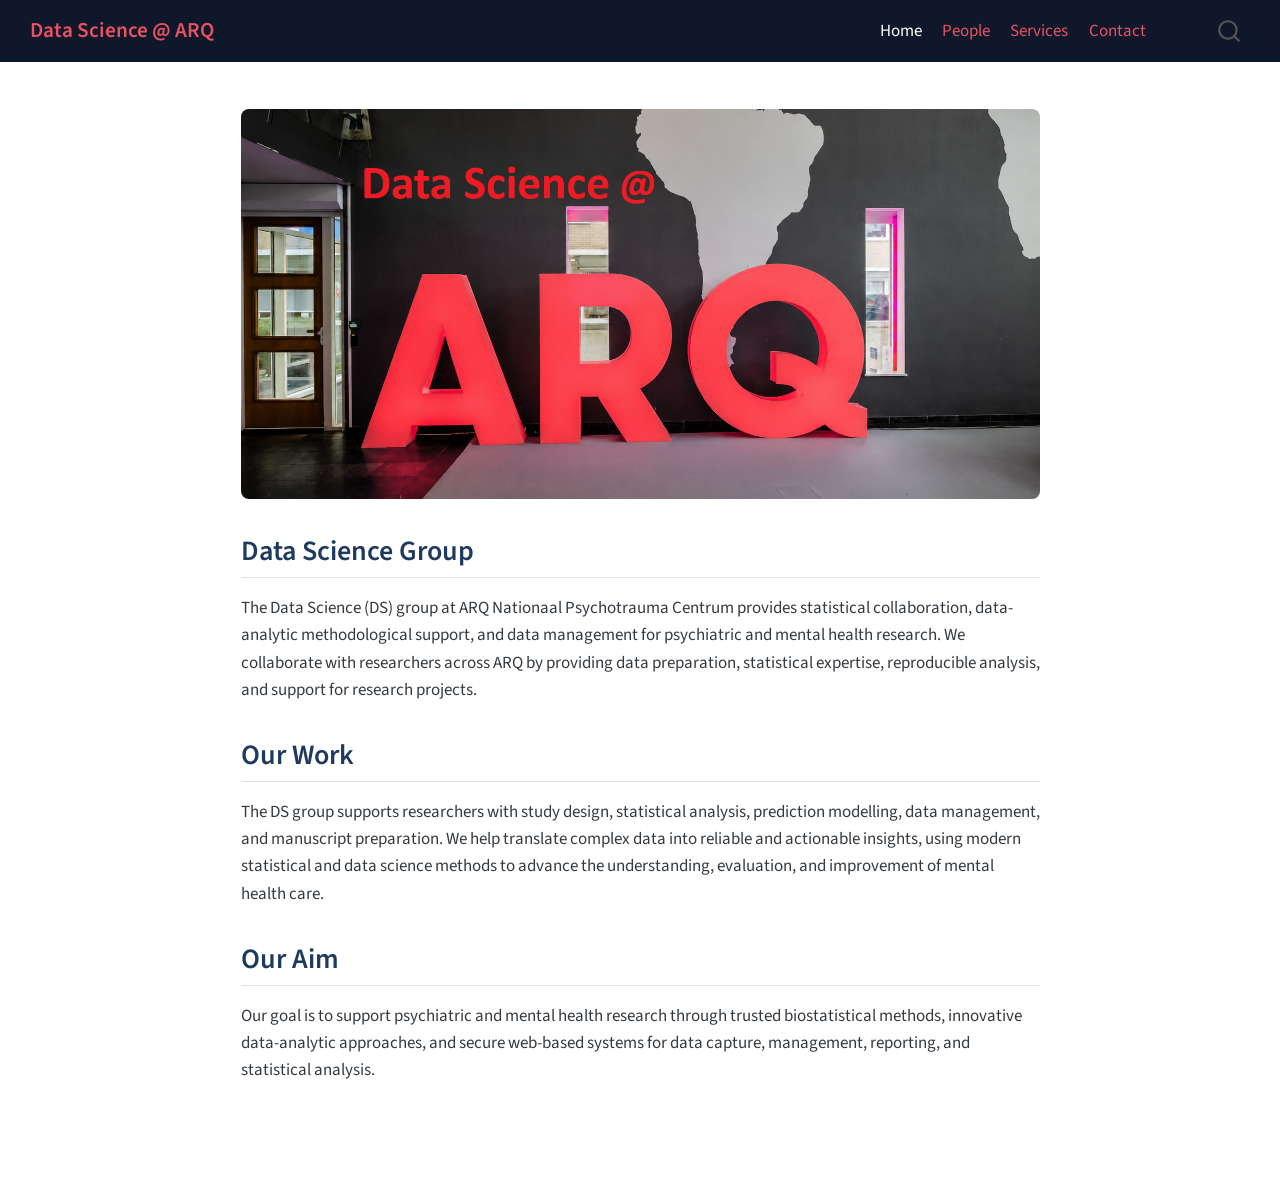
==== commit 17cdf9f6: "Update website" ====
--- a/docs/index.html
+++ b/docs/index.html
@@ -94,10 +94,6 @@
 <span class="menu-text">Home</span></a>
   </li>  
   <li class="nav-item">
-    <a class="nav-link" href="./our-work.html"> 
-<span class="menu-text">Our work</span></a>
-  </li>  
-  <li class="nav-item">
     <a class="nav-link" href="./people.html"> 
 <span class="menu-text">People</span></a>
   </li>  
@@ -132,25 +128,19 @@
 <p><span class="at-sign"> </span></p>
 </div>
 </div>
-<p>The Data Science team at ARQ supports research, clinical practice, and organizational decision-making through high-quality data management, statistical modelling, machine learning, and reproducible reporting.</p>
-<p>We help colleagues translate complex data into reliable and actionable insights. Our work includes routine outcome monitoring, treatment evaluation, prediction modelling, psychometrics, dashboarding, and methodological consultation.</p>
-<p>Our goal is to strengthen evidence-based practice within ARQ by making data analysis transparent, reproducible, and clinically meaningful.</p>
-<section id="what-we-do" class="level2">
-<h2 class="anchored" data-anchor-id="what-we-do">What we do</h2>
-<section id="research-support" class="level3">
-<h3 class="anchored" data-anchor-id="research-support">Research support</h3>
-<p>We support researchers with study design, statistical analysis, prediction modelling, and manuscript preparation.</p>
+<section id="data-science-group" class="level2">
+<h2 class="anchored" data-anchor-id="data-science-group">Data Science Group</h2>
+<p>The Data Science (DS) group at ARQ Nationaal Psychotrauma Centrum provides statistical collaboration, data-analytic methodological support, and data management for psychiatric and mental health research. We collaborate with researchers across ARQ by providing data preparation, statistical expertise, reproducible analysis, and support for research projects.</p>
 </section>
-<section id="clinical-and-organizational-insights" class="level3">
-<h3 class="anchored" data-anchor-id="clinical-and-organizational-insights">Clinical and organizational insights</h3>
-<p>We help translate clinical and organizational data into useful insights for treatment evaluation, service improvement, and decision-making.</p>
+<section id="our-work" class="level2">
+<h2 class="anchored" data-anchor-id="our-work">Our Work</h2>
+<p>The DS group supports researchers with study design, statistical analysis, prediction modelling, data management, and manuscript preparation. We help translate complex data into reliable and actionable insights, using modern statistical and data science methods to advance the understanding, evaluation, and improvement of mental health care.</p>
 </section>
-<section id="reproducible-reporting" class="level3">
-<h3 class="anchored" data-anchor-id="reproducible-reporting">Reproducible reporting</h3>
-<p>We develop reproducible workflows for reports, dashboards, and data products.</p>
-
-
-</section>
+<section id="our-aim" class="level2">
+<h2 class="anchored" data-anchor-id="our-aim">Our Aim</h2>
+<p>Our goal is to support psychiatric and mental health research through trusted biostatistical methods, innovative data-analytic approaches, and secure web-based systems for data capture, management, reporting, and statistical analysis.</p>
+
+
 </section>
 
 </main> <!-- /main -->
--- a/docs/styles.css
+++ b/docs/styles.css
@@ -30,7 +30,7 @@
 }
 
 .navbar-nav .nav-link.active {
-  color: #93c5fd !important;
+  color: white !important;
 }
 .hero {
   background-image: url("images/arq-logo.png");
@@ -58,3 +58,98 @@
   color: #FF3F4F;
 }
 
+@media (max-width: 768px) {
+  .hero {
+    height: 420px;
+    background-size: contain;
+    background-repeat: no-repeat;
+    background-position: center;
+    background-color: #ffffff;
+    padding-top: 40px;
+    padding-left: 20px;
+  }
+
+  .hero-text {
+    font-size: 28px;
+    text-align: left;
+  }
+}
+
+.people-grid {
+  display: grid;
+  grid-template-columns: repeat(3, 1fr);
+  gap: 48px;
+  margin-top: 30px;
+}
+
+.person-card img {
+  width: 180px;
+  height: 220px;
+  object-fit: cover;
+  object-position: center 30%;
+  border-radius: 4px;
+  margin-bottom: 18px;
+}
+
+.person-card h3 {
+  color: #0f172a;
+  font-size: 22px;
+  margin-bottom: 30px;
+}
+
+.person-card p {
+  margin-bottom: 6px;
+}
+
+.person-card a {
+  color: #FF3F4F;
+  text-decoration: none;
+}
+
+.person-card a:hover {
+  text-decoration: underline;
+}
+
+@media (max-width: 768px) {
+  .people-grid {
+    grid-template-columns: 1fr;
+    gap: 35px;
+  }
+
+  .person-card img {
+    max-width: 220px;
+    height: 250px;
+  }
+}
+
+.profile-page {
+  display: grid;
+  grid-template-columns: 2fr 0.8fr;
+  gap: 60px;
+  align-items: start;
+  margin-top: 30px;
+}
+
+.profile-photo img {
+  width: 200px;
+  height: 230px;
+  object-fit: cover;
+  object-position: center 30%;
+  border-radius: 4px;
+}
+
+.profile-text {
+  font-size: 17px;
+  line-height: 1.7;
+}
+
+@media (max-width: 768px) {
+  .profile-page {
+    grid-template-columns: 1fr;
+  }
+
+  .profile-photo img {
+    width: 200px;
+    height: 230px;
+  }
+}
